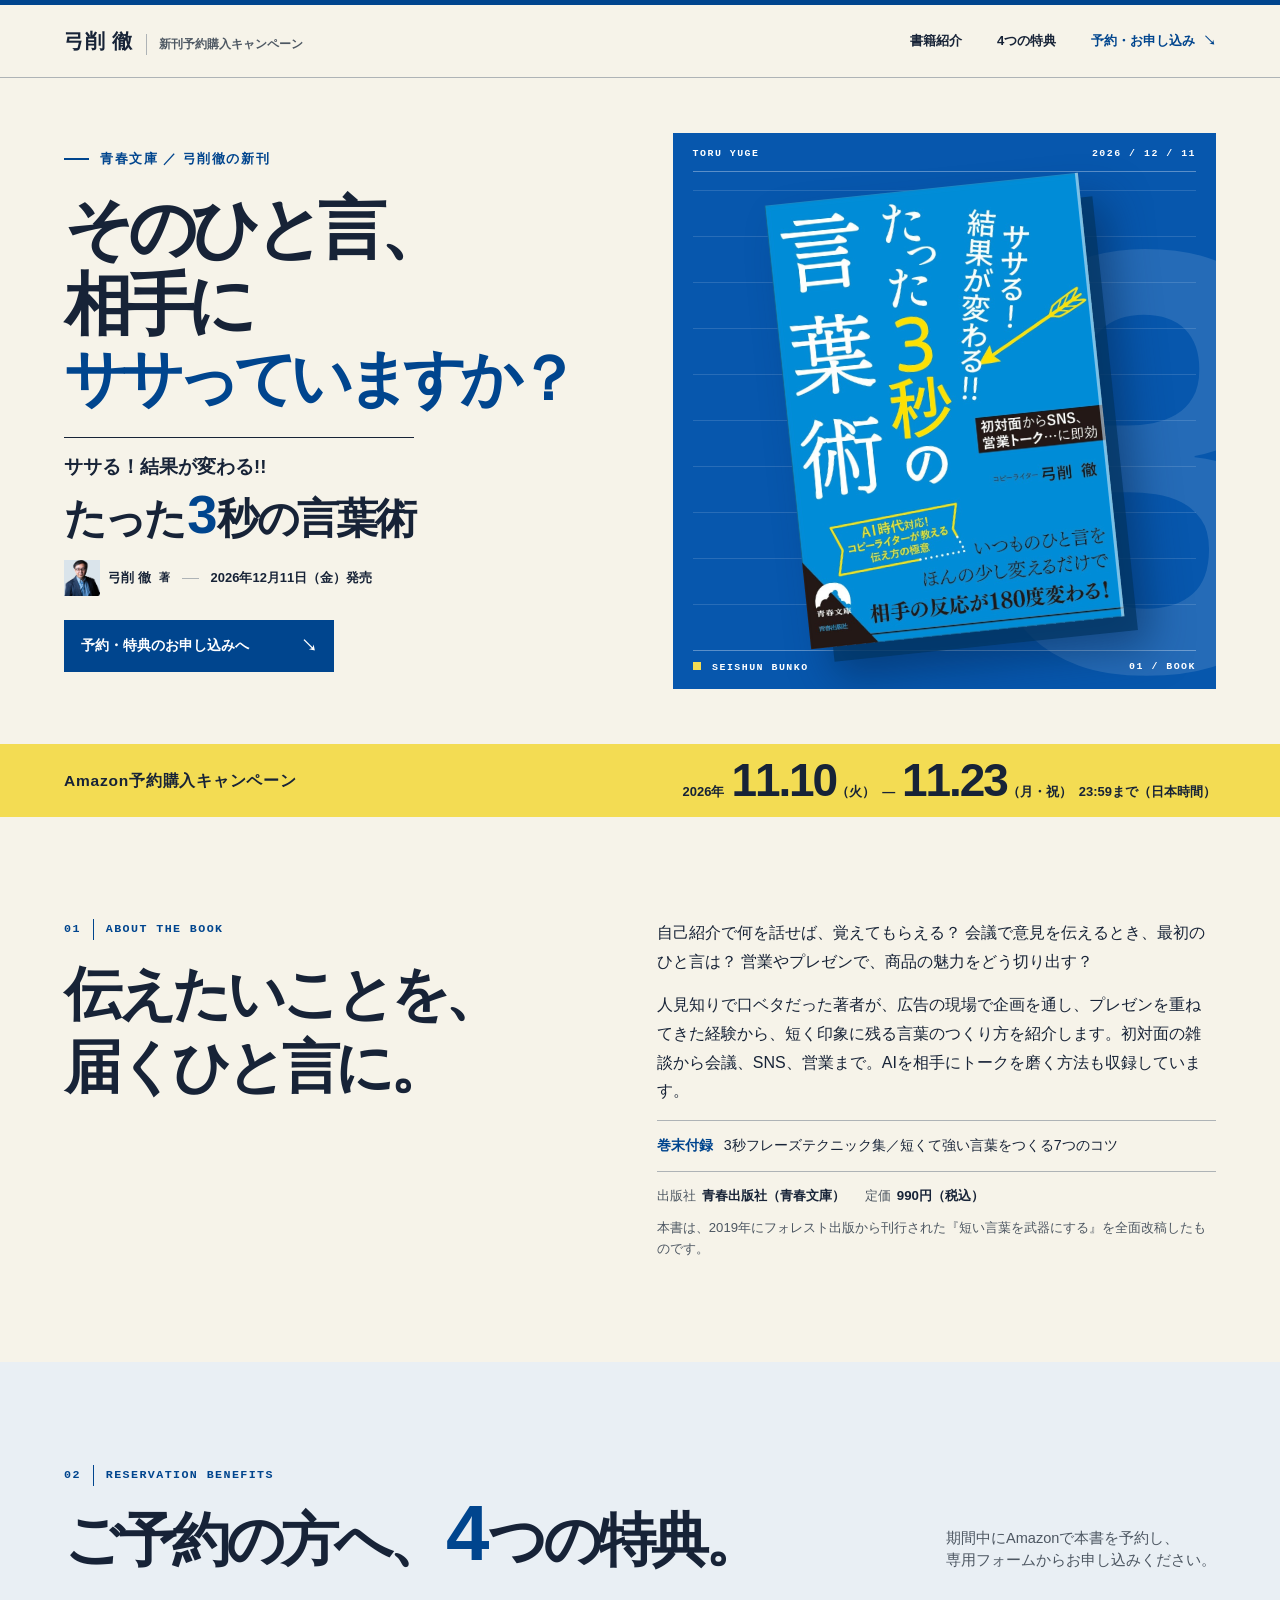
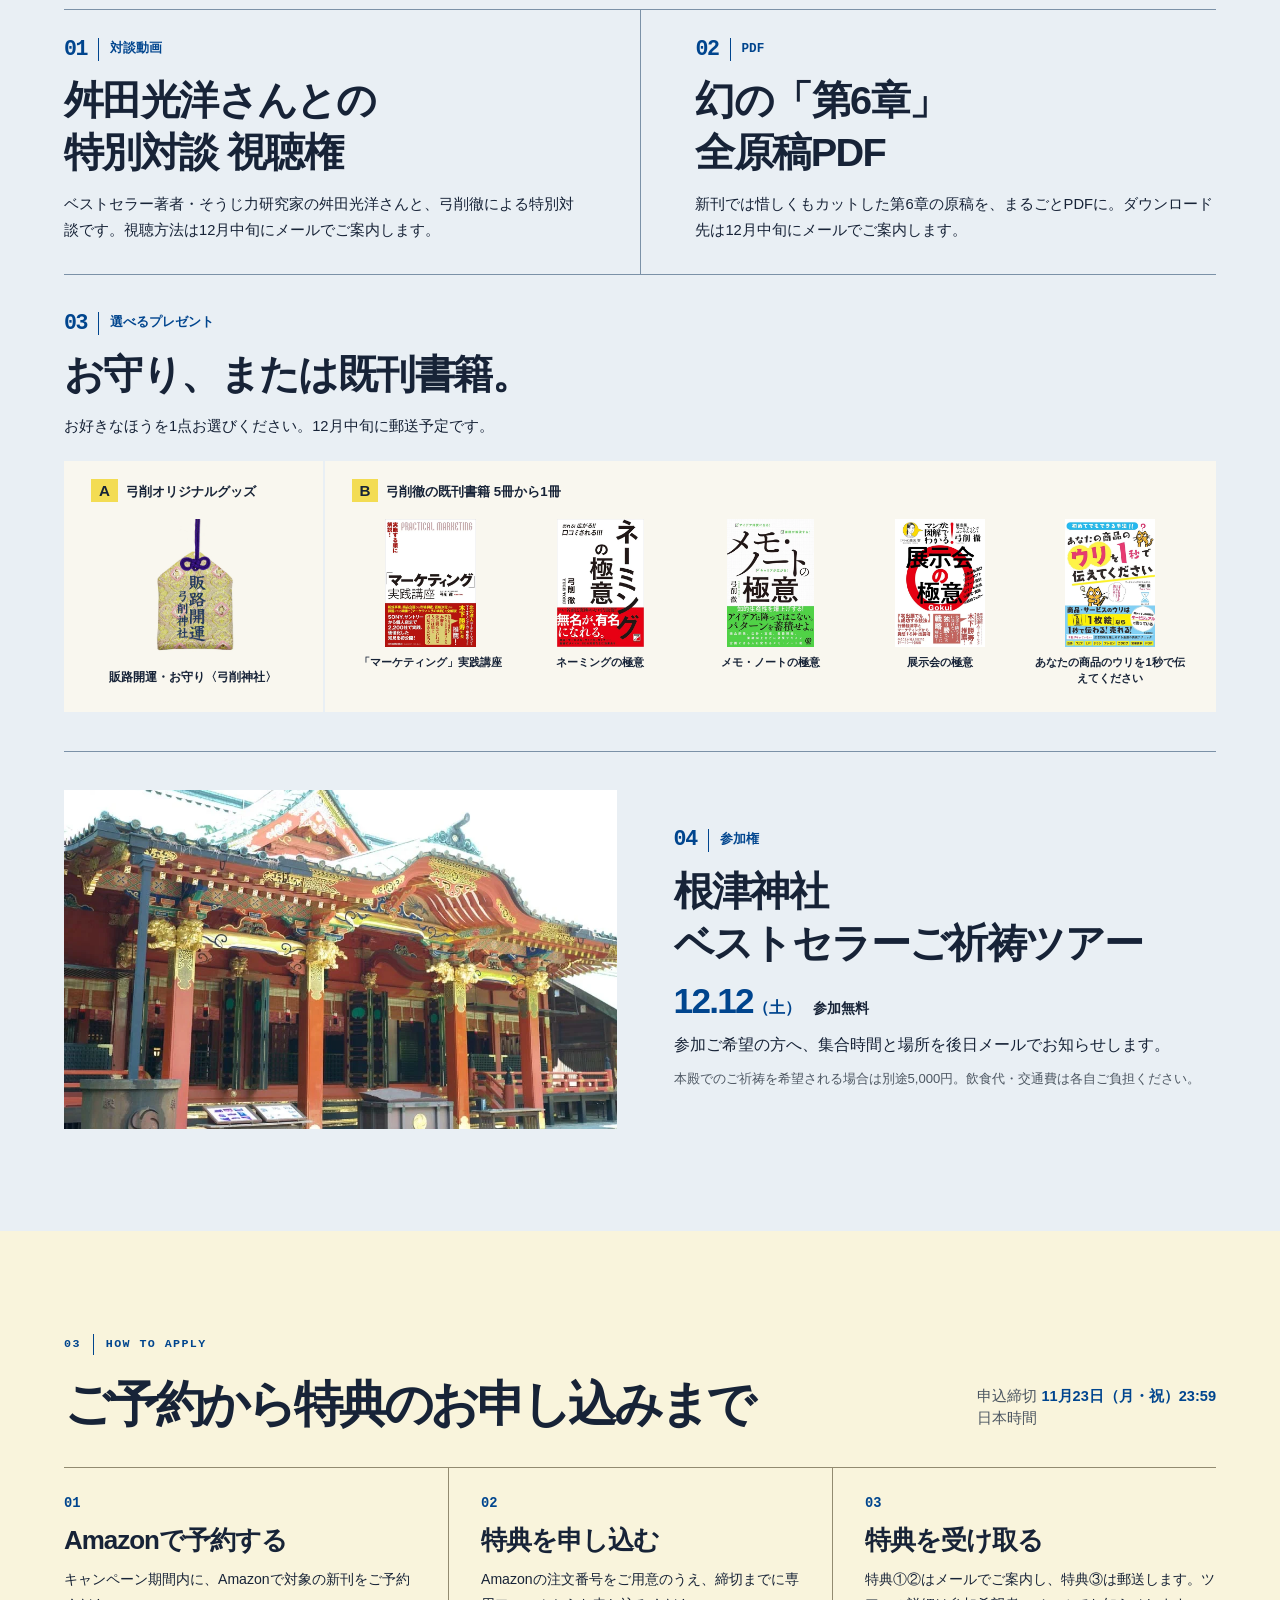
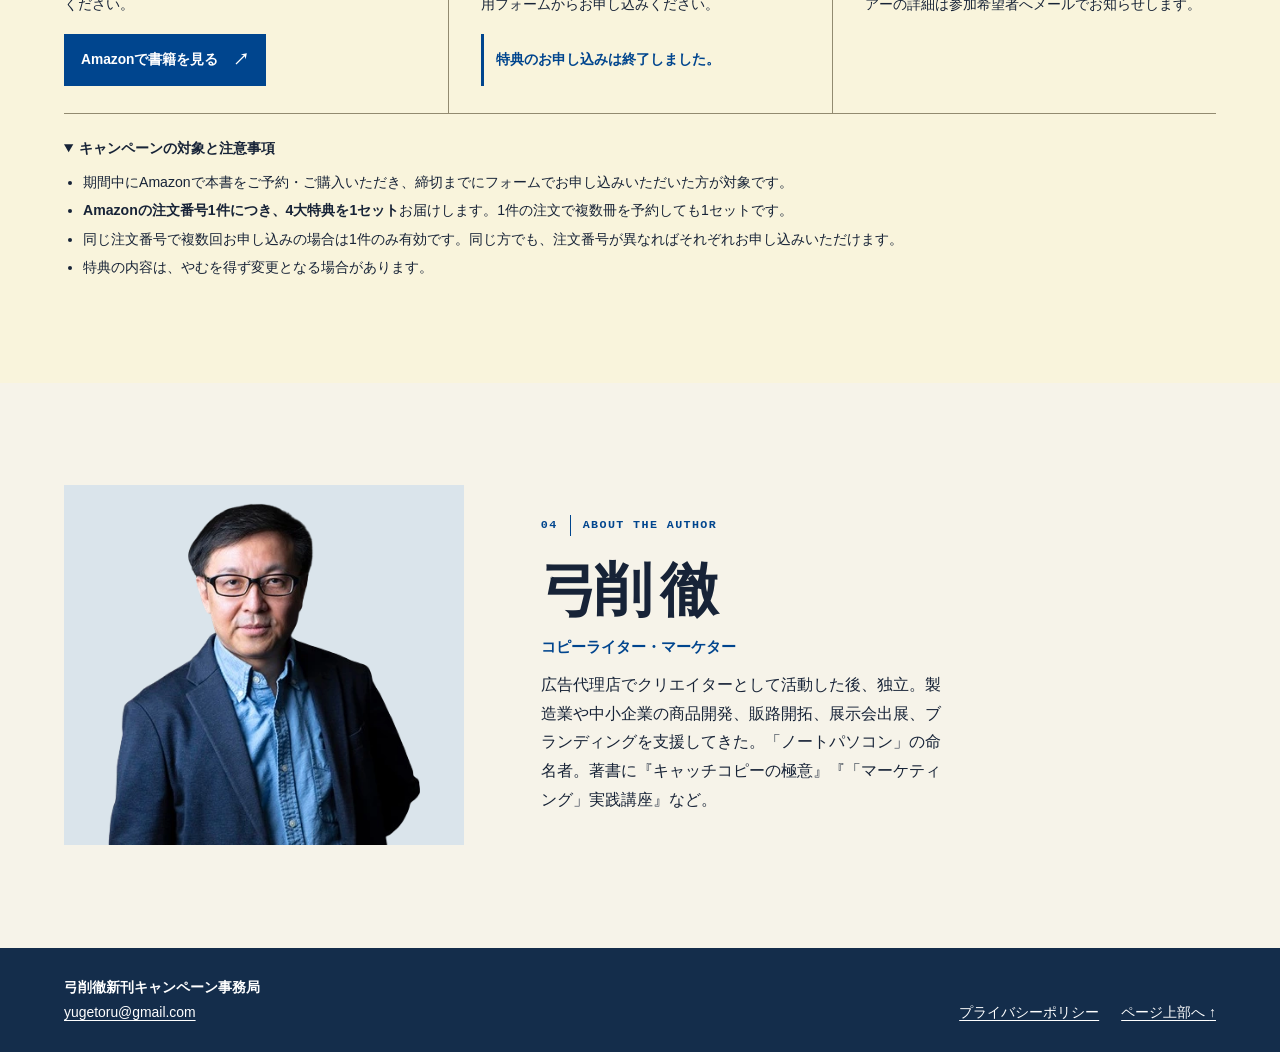
==== index.html @ 37aaa77c "Add files via upload" ====
<!doctype html>
<html lang="ja">
<head>
  <meta charset="utf-8">
  <meta name="viewport" content="width=device-width, initial-scale=1">
  <meta name="description" content="弓削徹の新刊『ササる！結果が変わる!! たった3秒の言葉術』。2026年11月10日から11月23日23:59まで、Amazon予約購入キャンペーンを開催。">
  <meta name="theme-color" content="#f6f3e9">
  <meta property="og:type" content="website">
  <meta property="og:locale" content="ja_JP">
  <meta property="og:title" content="たった3秒の言葉術｜弓削徹 新刊予約購入キャンペーン">
  <meta property="og:description" content="そのひと言、相手にササっていますか？ コピーライター・弓削徹の新刊。Amazon予約購入キャンペーンは11月10日から。">
  <meta property="og:url" content="https://booksinfo.github.io/yuge/">
  <meta property="og:image" content="https://booksinfo.github.io/yuge/assets/share.jpg">
  <meta name="twitter:card" content="summary_large_image">
  <title>たった3秒の言葉術｜弓削徹 新刊予約購入キャンペーン</title>
  <link rel="stylesheet" href="style.css">
  <script src="campaign.js" defer></script>
</head>
<body id="top">
  <a class="skip" href="#main">本文へ</a>
  <header class="masthead">
    <div class="wrap mast-inner">
      <a class="brand" href="#top"><strong>弓削 徹</strong><span>新刊予約購入キャンペーン</span></a>
      <nav aria-label="ページ内メニュー">
        <a href="#book">書籍紹介</a>
        <a href="#benefits">4つの特典</a>
        <a class="nav-cta" href="#reserve">予約・お申し込み <span aria-hidden="true">↘</span></a>
      </nav>
    </div>
  </header>
  <main id="main">
    <section class="hero" aria-labelledby="hero-heading">
      <div class="wrap hero-grid">
        <div class="hero-copy">
          <p class="eyebrow hero-kicker"><span></span>青春文庫 ／ 弓削徹の新刊</p>
          <h1 id="hero-heading"><span>そのひと言、</span><span>相手に</span><span class="hero-accent">ササっていますか？</span></h1>
          <p class="hero-title">ササる！結果が変わる!!<br><strong>たった<span>3</span>秒の言葉術</strong></p>
          <p class="hero-meta"><span class="hero-portrait"><img src="assets/yuge.webp" alt="" width="362" height="397"></span>弓削 徹 <span>著</span><i aria-hidden="true"></i>2026年12月11日（金）発売</p>
          <a class="button button-blue hero-button" href="#reserve">予約・特典のお申し込みへ <span aria-hidden="true">↘</span></a>
        </div>
        <div class="hero-art">
          <div class="art-top mono" aria-hidden="true"><span>TORU YUGE</span><span>2026 / 12 / 11</span></div>
          <span class="art-number" aria-hidden="true">3</span>
          <figure class="hero-book">
            <img src="assets/cover.jpg" alt="『ササる！結果が変わる!! たった3秒の言葉術』の書影" width="828" height="1174" fetchpriority="high">
          </figure>
          <div class="art-bottom mono" aria-hidden="true"><span><b></b> SEISHUN BUNKO</span><span>01 / BOOK</span></div>
        </div>
      </div>
    </section>
    <div class="period">
      <div class="wrap period-inner">
        <span class="period-label"><span class="period-year-small">2026年</span>Amazon予約購入キャンペーン</span>
        <p><span class="period-year">2026年</span> <time datetime="2026-11-10"><b>11.10</b><small>（火）</small></time><span class="period-dash">―</span><time datetime="2026-11-23T23:59:00+09:00"><b>11.23</b><small>（月・祝）</small></time> <span class="period-time">23:59まで<span>（日本時間）</span></span></p>
      </div>
    </div>

    <section class="wrap section book-grid" id="book" aria-labelledby="book-heading">
      <div>
        <p class="section-label mono"><span>01</span> ABOUT THE BOOK</p>
        <h2 id="book-heading">伝えたいことを、<br>届くひと言に。</h2>
      </div>
      <div class="book-body">
        <p>自己紹介で何を話せば、覚えてもらえる？ 会議で意見を伝えるとき、最初のひと言は？ 営業やプレゼンで、商品の魅力をどう切り出す？</p>
        <p>人見知りで口ベタだった著者が、広告の現場で企画を通し、プレゼンを重ねてきた経験から、短く印象に残る言葉のつくり方を紹介します。初対面の雑談から会議、SNS、営業まで。AIを相手にトークを磨く方法も収録しています。</p>
        <p class="book-extra"><strong>巻末付録</strong> 3秒フレーズテクニック集／短くて強い言葉をつくる7つのコツ</p>
        <dl class="book-facts">
          <div><dt>出版社</dt><dd>青春出版社（青春文庫）</dd></div>
          <div><dt>定価</dt><dd>990円（税込）</dd></div>
        </dl>
        <p class="fine">本書は、2019年にフォレスト出版から刊行された『短い言葉を武器にする』を全面改稿したものです。</p>
      </div>
    </section>

    <section class="benefits" id="benefits" aria-labelledby="benefits-heading">
      <div class="wrap section">
        <p class="section-label mono"><span>02</span> RESERVATION BENEFITS</p>
        <div class="section-heading">
          <h2 id="benefits-heading">ご予約の方へ、<br class="small-only"><span class="numeral">4</span>つの特典。</h2>
          <p>期間中にAmazonで本書を予約し、<br class="wide-only">専用フォームからお申し込みください。</p>
        </div>
        <div class="benefit-pair">
          <article class="benefit-text">
            <div class="benefit-meta mono"><span>01</span><span>対談動画</span></div>
            <h3>舛田光洋さんとの<br>特別対談 視聴権</h3>
            <p>ベストセラー著者・そうじ力研究家の舛田光洋さんと、弓削徹による特別対談です。視聴方法は12月中旬にメールでご案内します。</p>
          </article>
          <article class="benefit-text">
            <div class="benefit-meta mono"><span>02</span><span>PDF</span></div>
            <h3>幻の「第6章」<br>全原稿PDF</h3>
            <p>新刊では惜しくもカットした第6章の原稿を、まるごとPDFに。ダウンロード先は12月中旬にメールでご案内します。</p>
          </article>
        </div>
        <article class="gift">
          <div class="benefit-meta mono"><span>03</span><span>選べるプレゼント</span></div>
          <h3>お守り、または既刊書籍。</h3>
          <p>お好きなほうを1点お選びください。12月中旬に郵送予定です。</p>
          <div class="gift-grid">
            <div class="gift-option charm">
              <p class="gift-label"><b>A</b> 弓削オリジナルグッズ</p>
              <img src="assets/omamori.webp" alt="金色の地に「販路開運 弓削神社」と刺繍されたお守り" width="575" height="820" loading="lazy">
              <p class="charm-name">販路開運・お守り〈弓削神社〉</p>
            </div>
            <div class="gift-option">
              <p class="gift-label"><b>B</b> 弓削徹の既刊書籍 5冊から1冊</p>
              <ul class="shelf">
                <li><img src="assets/marketing.webp" alt="" width="353" height="500" loading="lazy"><span>「マーケティング」実践講座</span></li>
                <li><img src="assets/naming.webp" alt="" width="342" height="500" loading="lazy"><span>ネーミングの極意</span></li>
                <li><img src="assets/notes.webp" alt="" width="340" height="500" loading="lazy"><span>メモ・ノートの極意</span></li>
                <li><img src="assets/exhibition.webp" alt="" width="352" height="500" loading="lazy"><span>展示会の極意</span></li>
                <li><img src="assets/selling-point.webp" alt="" width="352" height="500" loading="lazy"><span>あなたの商品のウリを1秒で伝えてください</span></li>
              </ul>
            </div>
          </div>
        </article>
        <article class="tour">
          <img class="tour-photo" src="assets/nezu.webp" alt="根津神社の社殿" width="1024" height="769" loading="lazy">
          <div class="tour-copy">
            <div class="benefit-meta mono"><span>04</span><span>参加権</span></div>
            <h3>根津神社<br>ベストセラーご祈祷ツアー</h3>
            <p class="tour-date"><time datetime="2026-12-12"><b>12.12</b>（土）</time><span>参加無料</span></p>
            <p>参加ご希望の方へ、集合時間と場所を後日メールでお知らせします。</p>
            <p class="fine">本殿でのご祈祷を希望される場合は別途5,000円。飲食代・交通費は各自ご負担ください。</p>
          </div>
        </article>
      </div>
    </section>

    <section class="reserve" id="reserve" aria-labelledby="reserve-heading">
      <div class="wrap section">
        <p class="section-label mono"><span>03</span> HOW TO APPLY</p>
        <div class="section-heading">
          <h2 id="reserve-heading">ご予約から<br class="small-only">特典のお申し込みまで</h2>
          <p>申込締切 <strong>11月23日（月・祝）23:59</strong><br>日本時間</p>
        </div>
        <ol class="steps">
          <li>
            <span class="step-count mono" aria-hidden="true">01</span>
            <h3>Amazonで予約する</h3>
            <p>キャンペーン期間内に、Amazonで対象の新刊をご予約ください。</p>
            <a class="button button-blue" href="https://www.amazon.co.jp/dp/4413299140" rel="noreferrer" id="amazon-link">Amazonで予約する <span aria-hidden="true">↗</span></a>
          </li>
          <li>
            <span class="step-count mono" aria-hidden="true">02</span>
            <h3>特典を申し込む</h3>
            <p>Amazonの注文番号をご用意のうえ、締切までに専用フォームからお申し込みください。</p>
            <a class="button button-outline" id="form-link" hidden>特典申込フォームを開く <span aria-hidden="true">↗</span></a>
            <p class="form-status" id="form-status">特典申込フォームは準備中です。</p>
          </li>
          <li>
            <span class="step-count mono" aria-hidden="true">03</span>
            <h3>特典を受け取る</h3>
            <p>特典①②はメールでご案内し、特典③は郵送します。ツアーの詳細は参加希望者へメールでお知らせします。</p>
          </li>
        </ol>
        <details class="rules" open>
          <summary>キャンペーンの対象と注意事項</summary>
          <ul>
            <li>期間中にAmazonで本書をご予約・ご購入いただき、締切までにフォームでお申し込みいただいた方が対象です。</li>
            <li><strong>Amazonの注文番号1件につき、4大特典を1セット</strong>お届けします。1件の注文で複数冊を予約しても1セットです。</li>
            <li>同じ注文番号で複数回お申し込みの場合は1件のみ有効です。同じ方でも、注文番号が異なればそれぞれお申し込みいただけます。</li>
            <li>特典の内容は、やむを得ず変更となる場合があります。</li>
          </ul>
        </details>
      </div>
    </section>

    <section class="wrap section author" id="author" aria-labelledby="author-heading">
      <div class="author-photo"><img src="assets/yuge.webp" alt="弓削徹" width="362" height="397" loading="lazy"></div>
      <div class="author-copy">
        <p class="section-label mono"><span>04</span> ABOUT THE AUTHOR</p>
        <h2 id="author-heading">弓削 徹</h2>
        <p class="author-role">コピーライター・マーケター</p>
        <p>広告代理店でクリエイターとして活動した後、独立。製造業や中小企業の商品開発、販路開拓、展示会出展、ブランディングを支援してきた。「ノートパソコン」の命名者。著書に『キャッチコピーの極意』『「マーケティング」実践講座』など。</p>
      </div>
    </section>
  </main>

  <footer class="footer">
    <div class="wrap footer-inner">
      <div><p>弓削徹新刊キャンペーン事務局</p><a href="mailto:yugetoru@gmail.com">yugetoru@gmail.com</a></div>
      <div class="footer-links"><a href="privacy.html">プライバシーポリシー</a><a href="#top">ページ上部へ <span aria-hidden="true">↑</span></a></div>
    </div>
  </footer>
</body>
</html>
---- style.css ----
:root {
  color-scheme: light;
  --paper: #f6f3e9;
  --ink: #172337;
  --muted: #4d5762;
  --blue: #00458e;
  --bright: #0757ad;
  --pale: #e9eff4;
  --yellow: #f3dc53;
  --line: #aeb3b6;
  --max: 1192px;
  --gutter: clamp(20px, 5vw, 78px);
  --sans: "Hiragino Sans", "Yu Gothic", "Meiryo", "Noto Sans CJK JP", sans-serif;
  --mono: ui-monospace, "Cascadia Mono", Consolas, monospace;
}

*, *::before, *::after { box-sizing: border-box; }
html { scroll-behavior: smooth; }
body { margin: 0; background: var(--paper); color: var(--ink); font: 16px/1.8 var(--sans); }
img { display: block; max-width: 100%; height: auto; }
p, h1, h2, h3, figure { margin: 0; }
a { color: inherit; text-underline-offset: .24em; }
a:focus-visible, summary:focus-visible { outline: 3px solid #a44800; outline-offset: 5px; }
[hidden] { display: none !important; }
section[id] { scroll-margin-top: 22px; }
.wrap { width: min(var(--max), calc(100% - 2 * var(--gutter))); margin-inline: auto; }
.mono { font-family: var(--mono); }
.skip { position: fixed; top: 8px; left: 8px; z-index: 3; padding: 8px 16px; background: white; transform: translateY(-160%); }
.skip:focus { transform: none; }
.small-only { display: none; }

.masthead { border-top: 5px solid var(--blue); border-bottom: 1px solid var(--line); }
.mast-inner { min-height: 72px; display: flex; align-items: center; justify-content: space-between; gap: 20px; }
.brand { display: inline-flex; align-items: baseline; gap: 13px; text-decoration: none; white-space: nowrap; }
.brand strong { font-size: 1.28rem; letter-spacing: .04em; font-weight: 900; }
.brand span { border-left: 1px solid var(--line); padding-left: 12px; color: var(--muted); font-size: .74rem; font-weight: 700; }
nav { display: flex; align-items: center; gap: clamp(12px, 2.7vw, 36px); font-size: .82rem; font-weight: 700; }
nav a { text-decoration: none; white-space: nowrap; }
nav a:hover { text-decoration: underline; }
.nav-cta { color: var(--blue); }
.nav-cta span { padding-left: .35em; }

.hero { padding-block: clamp(25px, 4.3vw, 59px); }
.hero-grid { display: grid; grid-template-columns: 1.12fr 1fr; align-items: stretch; }
.hero-copy { align-self: center; padding: 14px 16px 17px 0; }
.eyebrow { display: flex; align-items: center; gap: 11px; color: var(--blue); font-size: .8rem; font-weight: 800; letter-spacing: .12em; }
.hero-kicker span { width: 25px; height: 2px; background: currentColor; }
.hero h1 { margin: 21px 0 24px; font-size: clamp(33px, 5.28vw, 78px); font-weight: 900; letter-spacing: -.095em; line-height: 1.13; }
.hero h1 span { display: block; }
.hero h1 .hero-accent { color: var(--blue); white-space: nowrap; font-size: .91em; }
.hero-title { display: inline-block; padding-top: 15px; border-top: 1px solid var(--ink); font-size: clamp(.9rem, 1.45vw, 1.25rem); font-weight: 800; line-height: 1.46; }
.hero-title strong { font-size: clamp(24px, 3.32vw, 46px); line-height: 1.3; letter-spacing: -.066em; font-weight: 900; }
.hero-title strong span { color: var(--blue); font-family: Arial, sans-serif; font-size: 1.28em; padding-inline: .05em; }
.hero-meta { margin-top: 9px; display: flex; align-items: center; gap: 8px; flex-wrap: wrap; font-size: .81rem; font-weight: 700; }
.hero-meta span { font-size: .67rem; }
.hero-portrait { display: block; width: 36px; height: 36px; overflow: hidden; background: #dae4eb; }
.hero-portrait img { width: 100%; }
.hero-meta i { width: 17px; height: 1px; background: var(--line); margin-inline: 4px; }
.button { display: inline-flex; justify-content: space-between; align-items: center; gap: 15px; min-height: 52px; padding: 10px 16px; border: 1px solid var(--blue); text-decoration: none; font-size: .86rem; font-weight: 800; line-height: 1.4; }
.button span { flex: 0 0 auto; font-size: 1.15em; }
.button-blue { color: #fff; background: var(--blue); }
.button-blue:hover { background: #062b55; border-color: #062b55; }
.button-outline { color: var(--blue); background: transparent; }
.button-outline:hover { background: var(--pale); }
.hero-button { margin-top: 24px; min-width: min(270px, 100%); }

.hero-art {
  min-height: clamp(390px, 42.5vw, 574px);
  position: relative; isolation: isolate; overflow: hidden;
  display: grid; place-items: center; background: var(--bright); color: #fff;
}
.hero-art::before {
  content: ""; position: absolute; inset: 38px 20px; z-index: -1;
  border-block: 1px solid #fff5;
  background: repeating-linear-gradient(0deg, transparent 0 45px, #fff2 45px 46px);
}
.art-top, .art-bottom {
  position: absolute; inset-inline: 20px; display: flex; justify-content: space-between;
  font-size: .62rem; font-weight: 600; letter-spacing: .15em; line-height: 1;
}
.art-top { top: 16px; }
.art-bottom { bottom: 16px; }
.art-bottom b { display: inline-block; width: 8px; height: 8px; margin-right: 4px; background: var(--yellow); }
.art-number {
  position: absolute; z-index: -1; right: -5%; bottom: -13%;
  color: #ffffff1f; font: 900 clamp(300px, 47vw, 680px)/1 Arial, sans-serif; letter-spacing: -.12em;
}
.hero-book {
  position: relative; width: clamp(185px, 24.6vw, 343px); transform: rotate(-6deg);
  box-shadow: 17px 20px 0 -5px #023563b3, 23px 30px 42px #03275185;
}
.hero-book img { width: 100%; }
.hero-book::after { content: ""; position: absolute; inset: 0 0 0 auto; width: 3px; background: #cce8fa95; }

.period { background: var(--yellow); }
.period-inner { display: flex; align-items: center; justify-content: space-between; gap: 17px 32px; padding-block: 10px; }
.period-label { font-size: clamp(.76rem, 1.28vw, .97rem); font-weight: 900; letter-spacing: .05em; }
.period-year-small { display: none; }
.period p { display: flex; flex-wrap: wrap; align-items: baseline; gap: 0 7px; font-size: .81rem; font-weight: 750; }
.period p time { white-space: nowrap; }
.period b { font: 800 clamp(27px, 3.65vw, 46px)/1.15 Arial, sans-serif; letter-spacing: -.045em; }
.period small { font-size: .84rem; }
.period-time { white-space: nowrap; }
.period-time > span { font-weight: 600; }

.section { padding-block: clamp(58px, 8vw, 107px); }
.section-label { display: flex; align-items: center; gap: 12px; margin-bottom: 18px; color: var(--blue); font-size: .73rem; font-weight: 750; letter-spacing: .12em; }
.section-label span { display: inline-block; border-right: 1px solid currentColor; padding-right: 12px; }
h2 { font-size: clamp(30px, 4.55vw, 66px); font-weight: 900; line-height: 1.24; letter-spacing: -.075em; }
h3 { font-size: clamp(23px, 3.1vw, 40px); font-weight: 850; line-height: 1.32; letter-spacing: -.04em; }
.fine { color: var(--muted); font-size: .82rem; line-height: 1.65; }
.book-grid { display: grid; grid-template-columns: .9fr 1fr; gap: clamp(27px, 7vw, 108px); }
.book-body { align-self: end; }
.book-body > p + p { margin-top: 14px; }
.book-extra { padding: 12px 0; border-block: 1px solid var(--line); font-size: .89rem; }
.book-extra strong { display: inline-block; color: var(--blue); margin-right: 7px; }
.book-facts { display: flex; flex-wrap: wrap; gap: 4px 20px; margin: 12px 0 9px; font-size: .83rem; }
.book-facts div { display: flex; gap: 6px; }
.book-facts dt { color: var(--muted); }
.book-facts dd { margin: 0; font-weight: 750; }

.benefits { background: var(--pale); }
.section-heading { display: flex; align-items: flex-end; justify-content: space-between; gap: 15px 26px; margin-bottom: 33px; }
.section-heading > p { margin-bottom: 4px; color: var(--muted); font-size: .91rem; line-height: 1.55; }
.numeral { color: var(--blue); font: 900 1.34em/.75 Arial, sans-serif; padding-inline: .045em; }
.benefit-pair { display: grid; grid-template-columns: 1fr 1fr; border-block: 1px solid #7b91a7; }
.benefit-text { padding: 28px clamp(20px, 4.25vw, 56px) 31px 0; }
.benefit-text + .benefit-text { padding-right: 0; padding-left: clamp(20px, 4.25vw, 56px); border-left: 1px solid #7b91a7; }
.benefit-meta { display: flex; gap: 11px; align-items: center; margin-bottom: 13px; color: var(--blue); font-size: .79rem; font-weight: 800; }
.benefit-meta span:first-child { font-size: 1.35rem; line-height: 1; letter-spacing: -.065em; }
.benefit-meta span + span { border-left: 1px solid currentColor; padding-left: 11px; }
.benefit-text h3 + p, .gift h3 + p, .tour-copy h3 + p { margin-top: 12px; }
.benefit-text > p, .gift > p { font-size: .92rem; }

.gift { padding-block: 37px 39px; border-bottom: 1px solid #7b91a7; }
.gift-grid { margin-top: 22px; display: grid; grid-template-columns: minmax(180px, .87fr) minmax(0, 3fr); gap: 2px; }
.gift-option { background: #f9f7ef; padding: 19px clamp(13px, 2.4vw, 27px) 23px; }
.gift-label { margin-bottom: 15px; font-size: .83rem; font-weight: 850; }
.gift-label b { background: var(--yellow); padding: 3px 8px; margin-right: 4px; font: 850 .95rem/1.4 Arial, sans-serif; }
.charm img { margin: 0 auto; height: 139px; width: auto; mix-blend-mode: multiply; }
.charm-name { margin-top: 9px; text-align: center; font-size: .75rem; font-weight: 700; }
.shelf { display: grid; grid-template-columns: repeat(5, minmax(0, 1fr)); align-items: start; gap: 15px 12px; list-style: none; padding: 0; margin: 0; }
.shelf li { display: grid; justify-items: center; gap: 8px; text-align: center; font-size: .7rem; font-weight: 700; line-height: 1.4; }
.shelf img { height: clamp(65px, 10vw, 146px); width: auto; object-fit: contain; }
.tour { display: grid; grid-template-columns: 1.02fr 1fr; align-items: center; gap: clamp(21px, 4.4vw, 62px); padding-top: 38px; }
.tour-photo { width: 100%; aspect-ratio: 1.63; object-fit: cover; object-position: center 56%; }
.tour-date { display: flex; align-items: baseline; flex-wrap: wrap; gap: 0 12px; color: var(--blue); font-weight: 800; }
.tour-date b { font: 850 2.2rem/1.13 Arial, sans-serif; letter-spacing: -.05em; }
.tour-date span { color: var(--ink); font-size: .87rem; }
.tour-copy p { margin-top: 8px; }

.reserve { background: #f9f4dc; }
.reserve .section-heading h2 { font-size: clamp(30px, 3.85vw, 54px); }
.reserve .section-heading strong { color: var(--blue); }
.steps { display: grid; grid-template-columns: repeat(3, minmax(0, 1fr)); list-style: none; padding: 0; margin: 0; border-block: 1px solid #928a70; }
.steps li { display: flex; flex-direction: column; align-items: flex-start; padding: 24px clamp(14px, 2.8vw, 32px) 27px 0; }
.steps li + li { padding-left: clamp(14px, 2.8vw, 32px); border-left: 1px solid #928a70; }
.steps li:last-child { padding-right: 0; }
.step-count { color: var(--blue); font-size: .86rem; font-weight: 800; }
.steps h3 { margin-top: 6px; font-size: clamp(18px, 2.1vw, 26px); }
.steps p { font-size: .88rem; margin: 10px 0 16px; }
.steps .button { margin-top: auto; }
.steps .form-status { margin: auto 0 0; min-height: 52px; display: flex; align-items: center; border-left: 3px solid var(--blue); padding: 6px 0 6px 12px; color: var(--blue); font-weight: 750; }
.rules { margin-top: 22px; font-size: .88rem; }
.rules summary { width: fit-content; cursor: pointer; font-weight: 850; }
.rules ul { padding-left: 1.35em; margin: 9px 0 0; }
.rules li + li { margin-top: 3px; }

.author { display: grid; grid-template-columns: minmax(0, .8fr) minmax(0, 1.35fr); align-items: center; gap: clamp(25px, 6vw, 82px); }
.author-photo { min-height: 240px; display: grid; align-items: end; justify-items: center; background: #dae4eb; overflow: hidden; }
.author-photo img { width: min(78%, 325px); margin-top: 18px; }
.author-role { color: var(--blue); margin: 7px 0 11px; font-size: .91rem; font-weight: 800; }
.author-copy > p:last-child { max-width: 45ch; }

.footer { color: #fff; background: #142d4b; font-size: .87rem; }
.footer-inner { display: flex; justify-content: space-between; align-items: end; flex-wrap: wrap; gap: 16px 30px; padding-block: 27px; }
.footer-inner p { font-weight: 800; }
.footer-links { display: flex; flex-wrap: wrap; gap: 10px 22px; }
.footer a:hover { color: var(--yellow); }
.footer a:focus-visible { outline-color: var(--yellow); }

.policy { max-width: 770px; padding-block: 48px 75px; }
.policy h1 { font-size: clamp(28px, 5.2vw, 52px); letter-spacing: -.05em; line-height: 1.3; margin-top: 16px; }
.policy h2 { font-size: clamp(18px, 3vw, 24px); margin: 28px 0 7px; letter-spacing: 0; }
.policy p { margin-top: 9px; }
.policy-back, .policy a { color: var(--blue); }
.policy ul { padding-left: 1.5em; }
.policy-contact { display: grid; grid-template-columns: max-content 1fr; gap: 6px 18px; margin-block: 10px; }
.policy-contact dt { font-weight: 800; }
.policy-contact dd { margin: 0; overflow-wrap: anywhere; }

@media (max-width: 800px) {
  .hero h1 { font-size: clamp(32px, 5.75vw, 52px); }
  .hero-art { min-height: 365px; }
  .hero-book { width: clamp(170px, 27vw, 240px); }
  .brand { gap: 8px; }
  .brand span { padding-left: 8px; }
  .period-inner { flex-wrap: wrap; gap: 0 17px; }
  .section-heading { align-items: start; flex-direction: column; }
  .wide-only { display: none; }
  .gift-grid { grid-template-columns: minmax(145px, .88fr) minmax(0, 3fr); }
}

@media (max-width: 600px) {
  body { font-size: 15px; }
  .mast-inner { min-height: 62px; gap: 7px; }
  .brand { flex-direction: column; align-items: flex-start; gap: 0; line-height: 1.3; }
  .brand strong { font-size: 1rem; }
  .brand span { padding: 0; border: 0; font-size: .6rem; }
  nav a:not(.nav-cta) { display: none; }
  nav { font-size: .69rem; }
  .hero { padding-block: 18px 24px; }
  .hero-grid { grid-template-columns: 1fr; gap: 20px; }
  .hero-copy { padding: 6px 0 0; }
  .hero h1 { margin-block: 12px 14px; font-size: clamp(37px, 9.35vw, 57px); line-height: 1.1; }
  .hero h1 span:first-child, .hero h1 span:nth-child(2) { display: inline; }
  .hero h1 span:nth-child(2) { font-size: .72em; padding-left: .08em; }
  .hero h1 .hero-accent { font-size: 1em; }
  .hero-title { padding-top: 8px; }
  .hero-title strong { font-size: clamp(25px, 7.1vw, 36px); }
  .hero-meta { margin-top: 4px; font-size: .72rem; }
  .hero-button { margin-top: 13px; min-height: 45px; }
  .hero-art { min-height: clamp(277px, 77vw, 420px); }
  .hero-book { width: clamp(145px, 43vw, 230px); }
  .hero-art::before { inset: 31px 13px; }
  .art-top, .art-bottom { inset-inline: 13px; font-size: .53rem; }
  .art-top { top: 13px; }
  .art-bottom { bottom: 13px; }
  .period-inner { padding-block: 9px; }
  .period p { font-size: .68rem; gap: 0 4px; }
  .period small { font-size: .7rem; }
  .period-time > span { display: none; }
  .section-label { margin-bottom: 11px; }
  .book-grid, .benefit-pair, .gift-grid, .tour, .author, .steps { grid-template-columns: 1fr; }
  .book-grid, .author { gap: 18px; }
  .section-heading { gap: 10px; margin-bottom: 20px; }
  .section-heading > p { margin: 0; }
  .small-only { display: initial; }
  .benefit-text, .benefit-text + .benefit-text { padding: 20px 0 23px; border-left: 0; }
  .benefit-text + .benefit-text { border-top: 1px solid #7b91a7; }
  .gift, .tour { padding-top: 25px; }
  .gift { padding-bottom: 25px; }
  .gift-grid { gap: 5px; }
  .charm img { height: 138px; }
  .shelf { grid-template-columns: repeat(3, minmax(0, 1fr)); }
  .shelf img { height: clamp(75px, 23vw, 120px); }
  .tour { gap: 15px; }
  .steps li, .steps li + li { padding: 17px 0; border-left: 0; }
  .steps li + li { border-top: 1px solid #928a70; }
  .steps p { margin-bottom: 11px; }
  .steps li:last-child p { margin-bottom: 0; }
  .steps .form-status { min-height: 37px; }
  .author-photo { min-height: auto; }
  .author-photo img { width: min(63%, 235px); }
}

@media (max-width: 360px) {
  .hero h1 { font-size: clamp(30px, 10.65vw, 38px); }
  .hero-meta { gap: 5px; }
  .hero-meta i { display: none; }
  .period-year { display: none; }
  .period-year-small { display: inline; margin-right: 6px; }
  .period p { gap: 0 3px; }
  .period b { font-size: 25px; }
  .period small { font-size: .65rem; }
  .period-time { font-size: .62rem; }
}

@media (prefers-reduced-motion: reduce) {
  html { scroll-behavior: auto; }
}
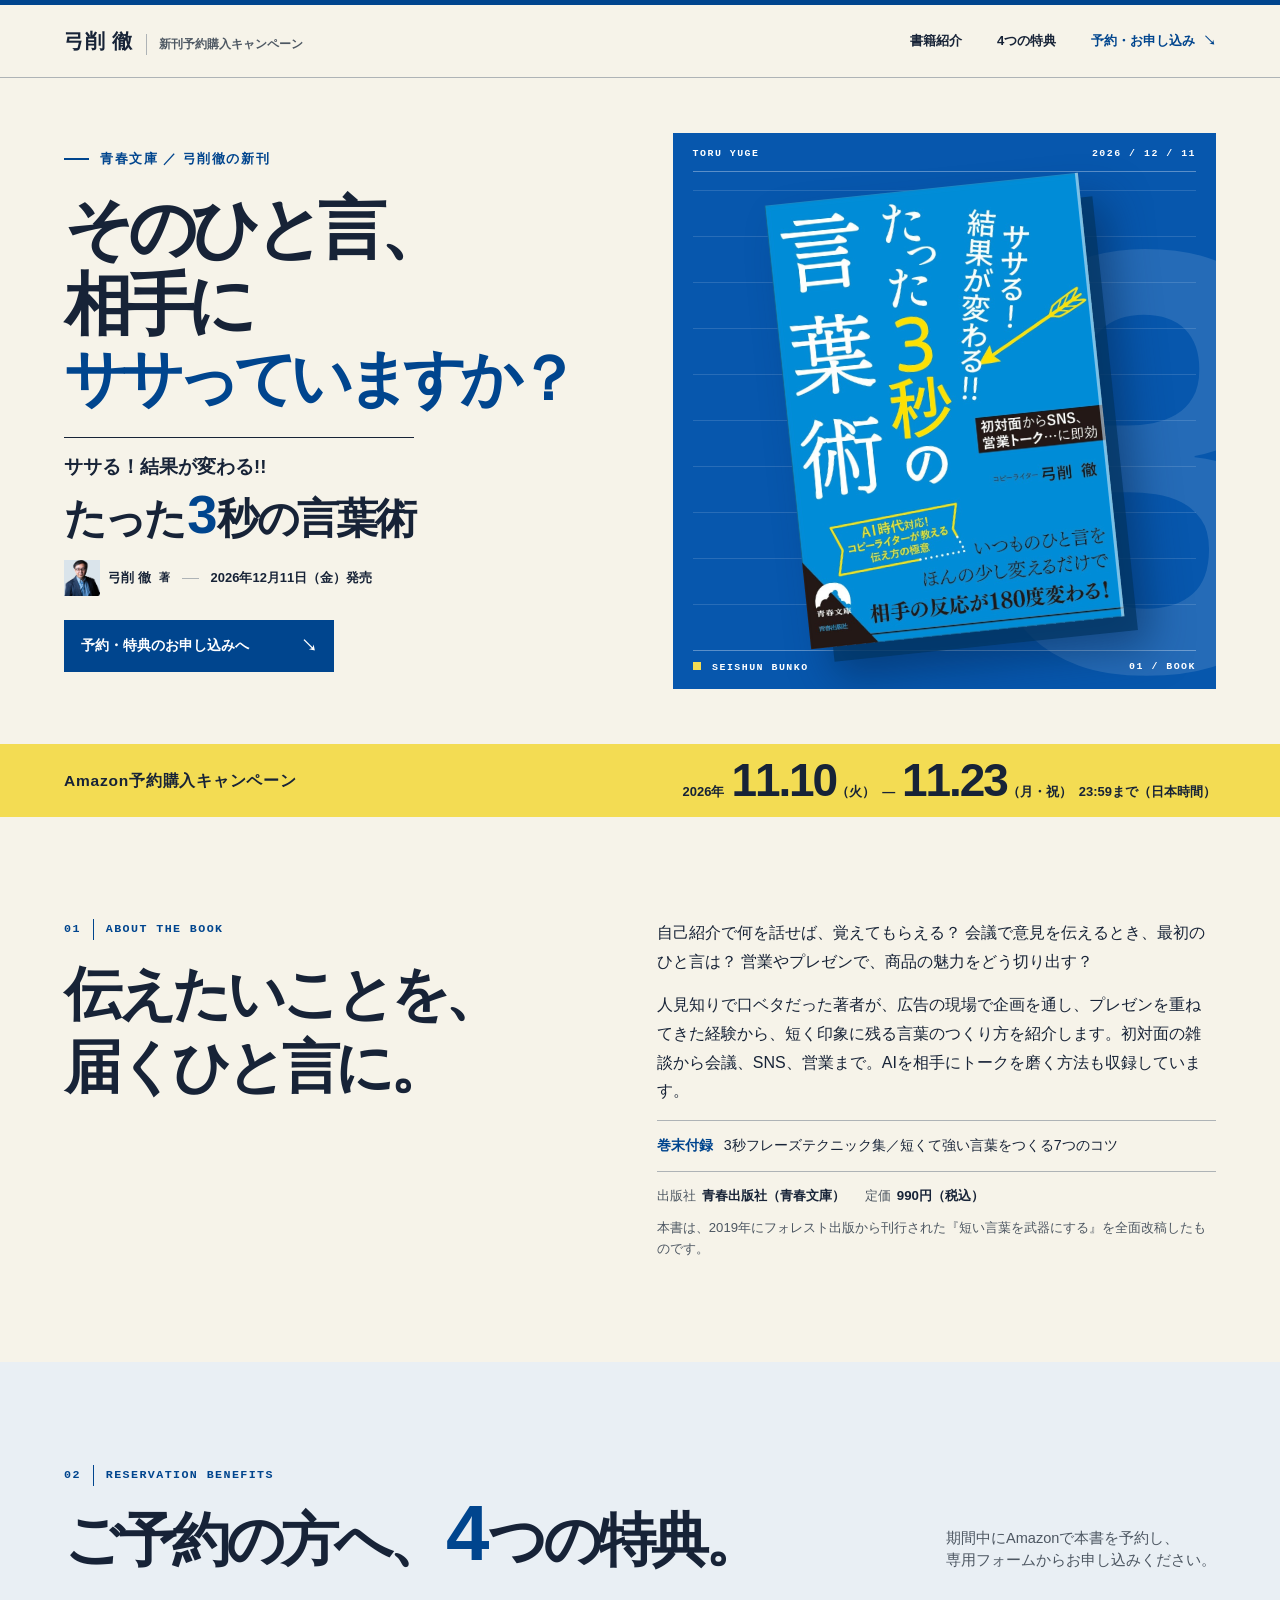
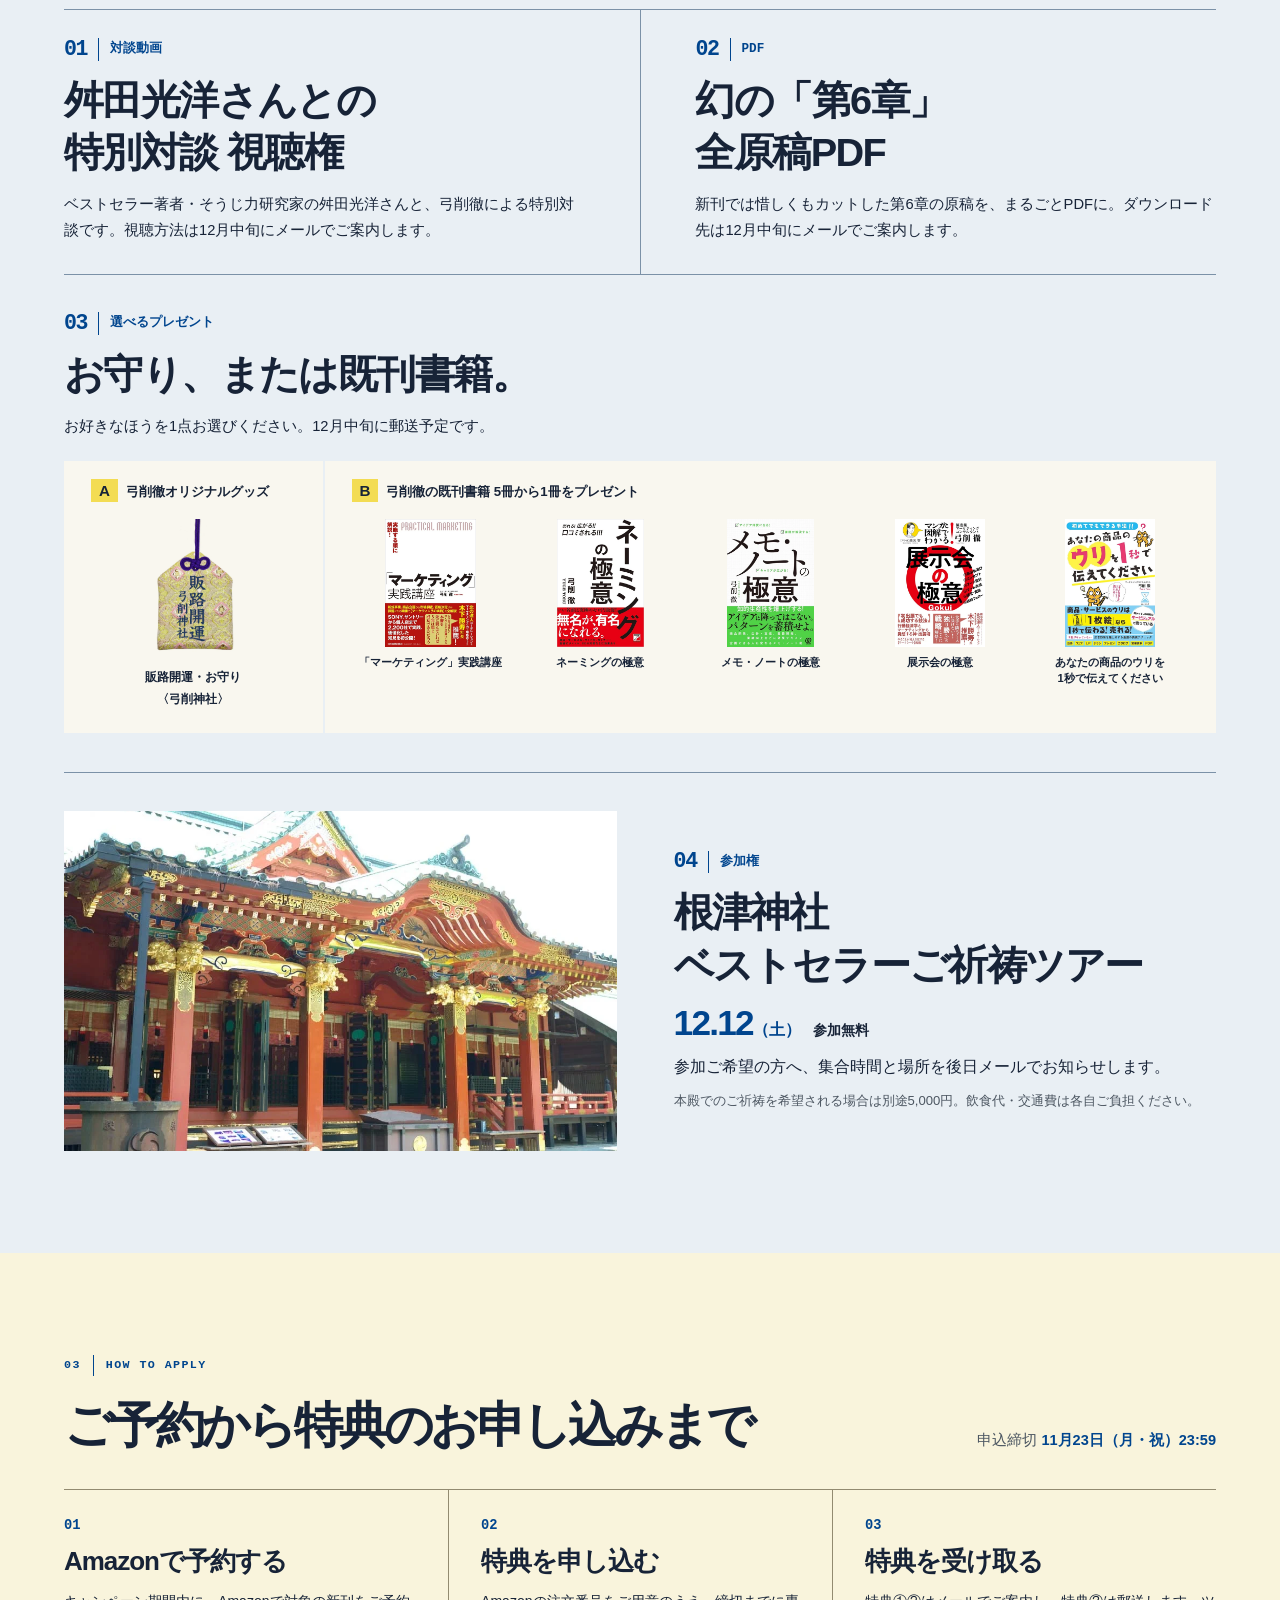
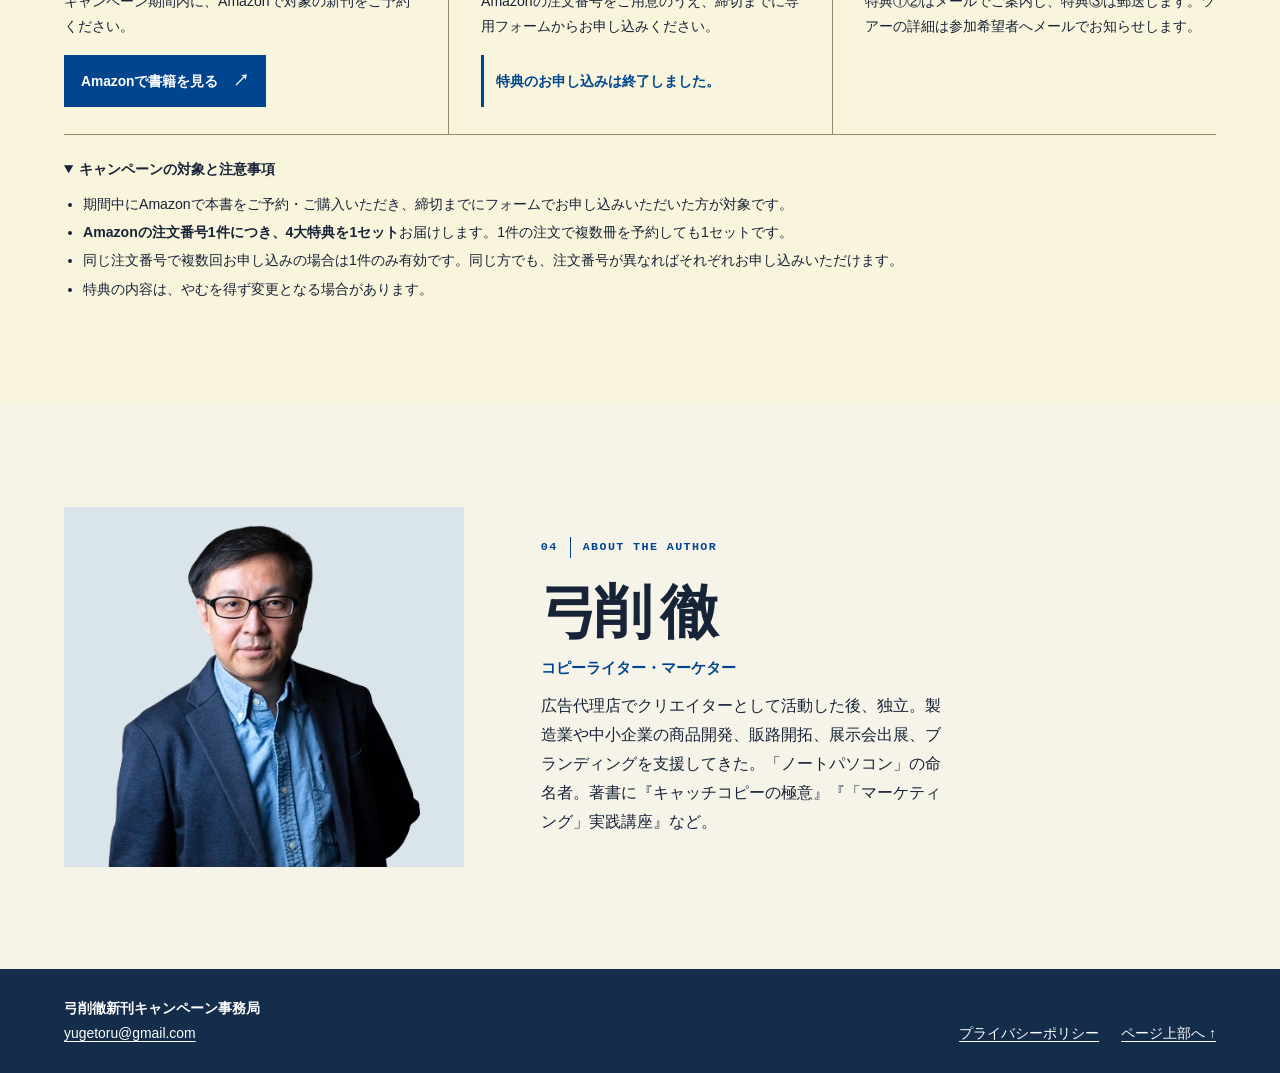
==== commit 3667cc30: "Add files via upload" ====
--- a/index.html
+++ b/index.html
@@ -1,186 +1,188 @@
-<!doctype html>
-<html lang="ja">
-<head>
-  <meta charset="utf-8">
-  <meta name="viewport" content="width=device-width, initial-scale=1">
-  <meta name="description" content="弓削徹の新刊『ササる！結果が変わる!! たった3秒の言葉術』。2026年11月10日から11月23日23:59まで、Amazon予約購入キャンペーンを開催。">
-  <meta name="theme-color" content="#f6f3e9">
-  <meta property="og:type" content="website">
-  <meta property="og:locale" content="ja_JP">
-  <meta property="og:title" content="たった3秒の言葉術｜弓削徹 新刊予約購入キャンペーン">
-  <meta property="og:description" content="そのひと言、相手にササっていますか？ コピーライター・弓削徹の新刊。Amazon予約購入キャンペーンは11月10日から。">
-  <meta property="og:url" content="https://booksinfo.github.io/yuge/">
-  <meta property="og:image" content="https://booksinfo.github.io/yuge/assets/share.jpg">
-  <meta name="twitter:card" content="summary_large_image">
-  <title>たった3秒の言葉術｜弓削徹 新刊予約購入キャンペーン</title>
-  <link rel="stylesheet" href="style.css">
-  <script src="campaign.js" defer></script>
-</head>
-<body id="top">
-  <a class="skip" href="#main">本文へ</a>
-  <header class="masthead">
-    <div class="wrap mast-inner">
-      <a class="brand" href="#top"><strong>弓削 徹</strong><span>新刊予約購入キャンペーン</span></a>
-      <nav aria-label="ページ内メニュー">
-        <a href="#book">書籍紹介</a>
-        <a href="#benefits">4つの特典</a>
-        <a class="nav-cta" href="#reserve">予約・お申し込み <span aria-hidden="true">↘</span></a>
-      </nav>
-    </div>
-  </header>
-  <main id="main">
-    <section class="hero" aria-labelledby="hero-heading">
-      <div class="wrap hero-grid">
-        <div class="hero-copy">
-          <p class="eyebrow hero-kicker"><span></span>青春文庫 ／ 弓削徹の新刊</p>
-          <h1 id="hero-heading"><span>そのひと言、</span><span>相手に</span><span class="hero-accent">ササっていますか？</span></h1>
-          <p class="hero-title">ササる！結果が変わる!!<br><strong>たった<span>3</span>秒の言葉術</strong></p>
-          <p class="hero-meta"><span class="hero-portrait"><img src="assets/yuge.webp" alt="" width="362" height="397"></span>弓削 徹 <span>著</span><i aria-hidden="true"></i>2026年12月11日（金）発売</p>
-          <a class="button button-blue hero-button" href="#reserve">予約・特典のお申し込みへ <span aria-hidden="true">↘</span></a>
-        </div>
-        <div class="hero-art">
-          <div class="art-top mono" aria-hidden="true"><span>TORU YUGE</span><span>2026 / 12 / 11</span></div>
-          <span class="art-number" aria-hidden="true">3</span>
-          <figure class="hero-book">
-            <img src="assets/cover.jpg" alt="『ササる！結果が変わる!! たった3秒の言葉術』の書影" width="828" height="1174" fetchpriority="high">
-          </figure>
-          <div class="art-bottom mono" aria-hidden="true"><span><b></b> SEISHUN BUNKO</span><span>01 / BOOK</span></div>
-        </div>
-      </div>
-    </section>
-    <div class="period">
-      <div class="wrap period-inner">
-        <span class="period-label"><span class="period-year-small">2026年</span>Amazon予約購入キャンペーン</span>
-        <p><span class="period-year">2026年</span> <time datetime="2026-11-10"><b>11.10</b><small>（火）</small></time><span class="period-dash">―</span><time datetime="2026-11-23T23:59:00+09:00"><b>11.23</b><small>（月・祝）</small></time> <span class="period-time">23:59まで<span>（日本時間）</span></span></p>
-      </div>
-    </div>
-
-    <section class="wrap section book-grid" id="book" aria-labelledby="book-heading">
-      <div>
-        <p class="section-label mono"><span>01</span> ABOUT THE BOOK</p>
-        <h2 id="book-heading">伝えたいことを、<br>届くひと言に。</h2>
-      </div>
-      <div class="book-body">
-        <p>自己紹介で何を話せば、覚えてもらえる？ 会議で意見を伝えるとき、最初のひと言は？ 営業やプレゼンで、商品の魅力をどう切り出す？</p>
-        <p>人見知りで口ベタだった著者が、広告の現場で企画を通し、プレゼンを重ねてきた経験から、短く印象に残る言葉のつくり方を紹介します。初対面の雑談から会議、SNS、営業まで。AIを相手にトークを磨く方法も収録しています。</p>
-        <p class="book-extra"><strong>巻末付録</strong> 3秒フレーズテクニック集／短くて強い言葉をつくる7つのコツ</p>
-        <dl class="book-facts">
-          <div><dt>出版社</dt><dd>青春出版社（青春文庫）</dd></div>
-          <div><dt>定価</dt><dd>990円（税込）</dd></div>
-        </dl>
-        <p class="fine">本書は、2019年にフォレスト出版から刊行された『短い言葉を武器にする』を全面改稿したものです。</p>
-      </div>
-    </section>
-
-    <section class="benefits" id="benefits" aria-labelledby="benefits-heading">
-      <div class="wrap section">
-        <p class="section-label mono"><span>02</span> RESERVATION BENEFITS</p>
-        <div class="section-heading">
-          <h2 id="benefits-heading">ご予約の方へ、<br class="small-only"><span class="numeral">4</span>つの特典。</h2>
-          <p>期間中にAmazonで本書を予約し、<br class="wide-only">専用フォームからお申し込みください。</p>
-        </div>
-        <div class="benefit-pair">
-          <article class="benefit-text">
-            <div class="benefit-meta mono"><span>01</span><span>対談動画</span></div>
-            <h3>舛田光洋さんとの<br>特別対談 視聴権</h3>
-            <p>ベストセラー著者・そうじ力研究家の舛田光洋さんと、弓削徹による特別対談です。視聴方法は12月中旬にメールでご案内します。</p>
-          </article>
-          <article class="benefit-text">
-            <div class="benefit-meta mono"><span>02</span><span>PDF</span></div>
-            <h3>幻の「第6章」<br>全原稿PDF</h3>
-            <p>新刊では惜しくもカットした第6章の原稿を、まるごとPDFに。ダウンロード先は12月中旬にメールでご案内します。</p>
-          </article>
-        </div>
-        <article class="gift">
-          <div class="benefit-meta mono"><span>03</span><span>選べるプレゼント</span></div>
-          <h3>お守り、または既刊書籍。</h3>
-          <p>お好きなほうを1点お選びください。12月中旬に郵送予定です。</p>
-          <div class="gift-grid">
-            <div class="gift-option charm">
-              <p class="gift-label"><b>A</b> 弓削オリジナルグッズ</p>
-              <img src="assets/omamori.webp" alt="金色の地に「販路開運 弓削神社」と刺繍されたお守り" width="575" height="820" loading="lazy">
-              <p class="charm-name">販路開運・お守り〈弓削神社〉</p>
-            </div>
-            <div class="gift-option">
-              <p class="gift-label"><b>B</b> 弓削徹の既刊書籍 5冊から1冊</p>
-              <ul class="shelf">
-                <li><img src="assets/marketing.webp" alt="" width="353" height="500" loading="lazy"><span>「マーケティング」実践講座</span></li>
-                <li><img src="assets/naming.webp" alt="" width="342" height="500" loading="lazy"><span>ネーミングの極意</span></li>
-                <li><img src="assets/notes.webp" alt="" width="340" height="500" loading="lazy"><span>メモ・ノートの極意</span></li>
-                <li><img src="assets/exhibition.webp" alt="" width="352" height="500" loading="lazy"><span>展示会の極意</span></li>
-                <li><img src="assets/selling-point.webp" alt="" width="352" height="500" loading="lazy"><span>あなたの商品のウリを1秒で伝えてください</span></li>
-              </ul>
-            </div>
-          </div>
-        </article>
-        <article class="tour">
-          <img class="tour-photo" src="assets/nezu.webp" alt="根津神社の社殿" width="1024" height="769" loading="lazy">
-          <div class="tour-copy">
-            <div class="benefit-meta mono"><span>04</span><span>参加権</span></div>
-            <h3>根津神社<br>ベストセラーご祈祷ツアー</h3>
-            <p class="tour-date"><time datetime="2026-12-12"><b>12.12</b>（土）</time><span>参加無料</span></p>
-            <p>参加ご希望の方へ、集合時間と場所を後日メールでお知らせします。</p>
-            <p class="fine">本殿でのご祈祷を希望される場合は別途5,000円。飲食代・交通費は各自ご負担ください。</p>
-          </div>
-        </article>
-      </div>
-    </section>
-
-    <section class="reserve" id="reserve" aria-labelledby="reserve-heading">
-      <div class="wrap section">
-        <p class="section-label mono"><span>03</span> HOW TO APPLY</p>
-        <div class="section-heading">
-          <h2 id="reserve-heading">ご予約から<br class="small-only">特典のお申し込みまで</h2>
-          <p>申込締切 <strong>11月23日（月・祝）23:59</strong><br>日本時間</p>
-        </div>
-        <ol class="steps">
-          <li>
-            <span class="step-count mono" aria-hidden="true">01</span>
-            <h3>Amazonで予約する</h3>
-            <p>キャンペーン期間内に、Amazonで対象の新刊をご予約ください。</p>
-            <a class="button button-blue" href="https://www.amazon.co.jp/dp/4413299140" rel="noreferrer" id="amazon-link">Amazonで予約する <span aria-hidden="true">↗</span></a>
-          </li>
-          <li>
-            <span class="step-count mono" aria-hidden="true">02</span>
-            <h3>特典を申し込む</h3>
-            <p>Amazonの注文番号をご用意のうえ、締切までに専用フォームからお申し込みください。</p>
-            <a class="button button-outline" id="form-link" hidden>特典申込フォームを開く <span aria-hidden="true">↗</span></a>
-            <p class="form-status" id="form-status">特典申込フォームは準備中です。</p>
-          </li>
-          <li>
-            <span class="step-count mono" aria-hidden="true">03</span>
-            <h3>特典を受け取る</h3>
-            <p>特典①②はメールでご案内し、特典③は郵送します。ツアーの詳細は参加希望者へメールでお知らせします。</p>
-          </li>
-        </ol>
-        <details class="rules" open>
-          <summary>キャンペーンの対象と注意事項</summary>
-          <ul>
-            <li>期間中にAmazonで本書をご予約・ご購入いただき、締切までにフォームでお申し込みいただいた方が対象です。</li>
-            <li><strong>Amazonの注文番号1件につき、4大特典を1セット</strong>お届けします。1件の注文で複数冊を予約しても1セットです。</li>
-            <li>同じ注文番号で複数回お申し込みの場合は1件のみ有効です。同じ方でも、注文番号が異なればそれぞれお申し込みいただけます。</li>
-            <li>特典の内容は、やむを得ず変更となる場合があります。</li>
-          </ul>
-        </details>
-      </div>
-    </section>
-
-    <section class="wrap section author" id="author" aria-labelledby="author-heading">
-      <div class="author-photo"><img src="assets/yuge.webp" alt="弓削徹" width="362" height="397" loading="lazy"></div>
-      <div class="author-copy">
-        <p class="section-label mono"><span>04</span> ABOUT THE AUTHOR</p>
-        <h2 id="author-heading">弓削 徹</h2>
-        <p class="author-role">コピーライター・マーケター</p>
-        <p>広告代理店でクリエイターとして活動した後、独立。製造業や中小企業の商品開発、販路開拓、展示会出展、ブランディングを支援してきた。「ノートパソコン」の命名者。著書に『キャッチコピーの極意』『「マーケティング」実践講座』など。</p>
-      </div>
-    </section>
-  </main>
-
-  <footer class="footer">
-    <div class="wrap footer-inner">
-      <div><p>弓削徹新刊キャンペーン事務局</p><a href="mailto:yugetoru@gmail.com">yugetoru@gmail.com</a></div>
-      <div class="footer-links"><a href="privacy.html">プライバシーポリシー</a><a href="#top">ページ上部へ <span aria-hidden="true">↑</span></a></div>
-    </div>
-  </footer>
-</body>
-</html>
+<!doctype html>
+<html lang="ja">
+<head>
+  <meta charset="utf-8">
+  <meta name="viewport" content="width=device-width, initial-scale=1">
+  <meta name="description" content="弓削徹の新刊『ササる！結果が変わる!! たった3秒の言葉術』。2026年11月10日から11月23日23:59まで、Amazon予約購入キャンペーンを開催。">
+  <meta name="theme-color" content="#f6f3e9">
+  <meta property="og:type" content="website">
+  <meta property="og:locale" content="ja_JP">
+  <meta property="og:title" content="たった3秒の言葉術｜弓削徹 新刊予約購入キャンペーン">
+  <meta property="og:description" content="そのひと言、相手にササっていますか？ コピーライター・弓削徹の新刊。Amazon予約購入キャンペーンは11月10日から。">
+  <meta property="og:url" content="https://booksinfo.github.io/yuge/">
+  <meta property="og:image" content="https://booksinfo.github.io/yuge/assets/share.jpg">
+  <meta name="twitter:card" content="summary_large_image">
+  <title>たった3秒の言葉術｜弓削徹 新刊予約購入キャンペーン</title>
+  <link rel="stylesheet" href="style.css">
+  <script src="campaign.js" defer></script>
+</head>
+<body id="top">
+  <a class="skip" href="#main">本文へ</a>
+  <header class="masthead">
+    <div class="wrap mast-inner">
+      <a class="brand" href="#top"><strong>弓削 徹</strong><span>新刊予約購入キャンペーン</span></a>
+      <nav aria-label="ページ内メニュー">
+        <a href="#book">書籍紹介</a>
+        <a href="#benefits">4つの特典</a>
+        <a class="nav-cta" href="#reserve">予約・お申し込み <span aria-hidden="true">↘</span></a>
+      </nav>
+    </div>
+  </header>
+  <main id="main">
+    <section class="hero" aria-labelledby="hero-heading">
+      <div class="wrap hero-grid">
+        <div class="hero-copy">
+          <p class="eyebrow hero-kicker"><span></span>青春文庫 ／ 弓削徹の新刊</p>
+          <h1 id="hero-heading"><span>そのひと言、</span><span>相手に</span><span class="hero-accent">ササっていますか？</span></h1>
+          <p class="hero-title">ササる！結果が変わる!!<br><strong>たった<span>3</span>秒の言葉術</strong></p>
+          <p class="hero-meta"><span class="hero-portrait"><img src="assets/yuge.webp" alt="" width="362" height="397"></span>弓削 徹 <span>著</span><i aria-hidden="true"></i>2026年12月11日（金）発売</p>
+          <a class="button button-blue hero-button" href="#reserve">予約・特典のお申し込みへ <span aria-hidden="true">↘</span></a>
+        </div>
+        <div class="hero-art">
+          <div class="art-top mono" aria-hidden="true"><span>TORU YUGE</span><span>2026 / 12 / 11</span></div>
+          <span class="art-number" aria-hidden="true">3</span>
+          <figure class="hero-book">
+            <img src="assets/cover.jpg" alt="『ササる！結果が変わる!! たった3秒の言葉術』の書影" width="828" height="1174" fetchpriority="high">
+          </figure>
+          <div class="art-bottom mono" aria-hidden="true"><span><b></b> SEISHUN BUNKO</span><span>01 / BOOK</span></div>
+        </div>
+      </div>
+    </section>
+    <div class="period">
+      <div class="wrap period-inner">
+        <span class="period-label"><span class="period-year-small">2026年</span>Amazon予約購入キャンペーン</span>
+        <p><span class="period-year">2026年</span> <time datetime="2026-11-10"><b>11.10</b><small>（火）</small></time><span class="period-dash">―</span><time datetime="2026-11-23T23:59:00+09:00"><b>11.23</b><small>（月・祝）</small></time> <span class="period-time">23:59まで<span>（日本時間）</span></span></p>
+      </div>
+    </div>
+
+    <section class="wrap section book-grid" id="book" aria-labelledby="book-heading">
+      <div>
+        <p class="section-label mono"><span>01</span> ABOUT THE BOOK</p>
+        <h2 id="book-heading">伝えたいことを、<br>届くひと言に。</h2>
+      </div>
+      <div class="book-body">
+        <p>自己紹介で何を話せば、覚えてもらえる？ 会議で意見を伝えるとき、最初のひと言は？ 営業やプレゼンで、商品の魅力をどう切り出す？</p>
+        <p>人見知りで口ベタだった著者が、広告の現場で企画を通し、プレゼンを重ねてきた経験から、短く印象に残る言葉のつくり方を紹介します。初対面の雑談から会議、SNS、営業まで。AIを相手にトークを磨く方法も収録しています。</p>
+        <p class="book-extra"><strong>巻末付録</strong> 3秒フレーズテクニック集／短くて強い言葉をつくる7つのコツ</p>
+        <dl class="book-facts">
+          <div><dt>出版社</dt><dd>青春出版社（青春文庫）</dd></div>
+          <div><dt>定価</dt><dd>990円（税込）</dd></div>
+        </dl>
+        <p class="fine">本書は、2019年にフォレスト出版から刊行された『短い言葉を武器にする』を全面改稿したものです。</p>
+      </div>
+    </section>
+
+    <section class="benefits" id="benefits" aria-labelledby="benefits-heading">
+      <div class="wrap section">
+        <p class="section-label mono"><span>02</span> RESERVATION BENEFITS</p>
+        <div class="section-heading">
+          <h2 id="benefits-heading">ご予約の方へ、<br class="small-only"><span class="numeral">4</span>つの特典。</h2>
+          <p>期間中にAmazonで本書を予約し、<br class="wide-only">専用フォームからお申し込みください。</p>
+        </div>
+        <div class="benefit-pair">
+          <article class="benefit-text">
+            <div class="benefit-meta mono"><span>01</span><span>対談動画</span></div>
+            <h3>舛田光洋さんとの<br>特別対談 視聴権</h3>
+            <p>ベストセラー著者・そうじ力研究家の舛田光洋さんと、弓削徹による特別対談です。視聴方法は12月中旬にメールでご案内します。</p>
+          </article>
+          <article class="benefit-text">
+            <div class="benefit-meta mono"><span>02</span><span>PDF</span></div>
+            <h3>幻の「第6章」<br>全原稿PDF</h3>
+            <p>新刊では惜しくもカットした第6章の原稿を、まるごとPDFに。ダウンロード先は12月中旬にメールでご案内します。</p>
+          </article>
+        </div>
+        <article class="gift">
+          <div class="benefit-meta mono"><span>03</span><span>選べるプレゼント</span></div>
+          <h3>お守り、または既刊書籍。</h3>
+          <p>お好きなほうを1点お選びください。12月中旬に郵送予定です。</p>
+          <div class="gift-grid">
+            <div class="gift-option charm">
+              <p class="gift-label"><b>A</b> 弓削徹オリジナルグッズ</p>
+              <img src="assets/omamori.webp" alt="金色の地に「販路開運 弓削神社」と刺繍されたお守り" width="575" height="820" loading="lazy">
+              <p class="charm-name">販路開運・お守り<br>
+              〈弓削神社〉</p>
+            </div>
+            <div class="gift-option">
+              <p class="gift-label"><b>B</b> 弓削徹の既刊書籍 5冊から1冊をプレゼント</p>
+              <ul class="shelf">
+                <li><img src="assets/marketing.webp" alt="" width="353" height="500" loading="lazy"><span>「マーケティング」実践講座</span></li>
+                <li><img src="assets/naming.webp" alt="" width="342" height="500" loading="lazy"><span>ネーミングの極意</span></li>
+                <li><img src="assets/notes.webp" alt="" width="340" height="500" loading="lazy"><span>メモ・ノートの極意</span></li>
+                <li><img src="assets/exhibition.webp" alt="" width="352" height="500" loading="lazy"><span>展示会の極意</span></li>
+                <li><img src="assets/selling-point.webp" alt="" width="352" height="500" loading="lazy"><span>あなたの商品のウリを<br>
+                1秒で伝えてください</span></li>
+              </ul>
+            </div>
+          </div>
+        </article>
+        <article class="tour">
+          <img class="tour-photo" src="assets/nezu.webp" alt="根津神社の社殿" width="1024" height="769" loading="lazy">
+          <div class="tour-copy">
+            <div class="benefit-meta mono"><span>04</span><span>参加権</span></div>
+            <h3>根津神社<br>ベストセラーご祈祷ツアー</h3>
+            <p class="tour-date"><time datetime="2026-12-12"><b>12.12</b>（土）</time><span>参加無料</span></p>
+            <p>参加ご希望の方へ、集合時間と場所を後日メールでお知らせします。</p>
+            <p class="fine">本殿でのご祈祷を希望される場合は別途5,000円。飲食代・交通費は各自ご負担ください。</p>
+          </div>
+        </article>
+      </div>
+    </section>
+
+    <section class="reserve" id="reserve" aria-labelledby="reserve-heading">
+      <div class="wrap section">
+        <p class="section-label mono"><span>03</span> HOW TO APPLY</p>
+        <div class="section-heading">
+          <h2 id="reserve-heading">ご予約から<br class="small-only">特典のお申し込みまで</h2>
+          <p>申込締切 <strong>11月23日（月・祝）23:59</strong><br></p>
+        </div>
+        <ol class="steps">
+          <li>
+            <span class="step-count mono" aria-hidden="true">01</span>
+            <h3>Amazonで予約する</h3>
+            <p>キャンペーン期間内に、Amazonで対象の新刊をご予約ください。</p>
+            <a class="button button-blue" href="https://www.amazon.co.jp/dp/4413299140" rel="noreferrer" id="amazon-link">Amazonで予約する <span aria-hidden="true">↗</span></a>
+          </li>
+          <li>
+            <span class="step-count mono" aria-hidden="true">02</span>
+            <h3>特典を申し込む</h3>
+            <p>Amazonの注文番号をご用意のうえ、締切までに専用フォームからお申し込みください。</p>
+            <a class="button button-outline" id="form-link" hidden>特典申込フォームを開く <span aria-hidden="true">↗</span></a>
+            <p class="form-status" id="form-status">特典申込フォームは準備中です。</p>
+          </li>
+          <li>
+            <span class="step-count mono" aria-hidden="true">03</span>
+            <h3>特典を受け取る</h3>
+            <p>特典①②はメールでご案内し、特典③は郵送します。ツアーの詳細は参加希望者へメールでお知らせします。</p>
+          </li>
+        </ol>
+        <details class="rules" open>
+          <summary>キャンペーンの対象と注意事項</summary>
+          <ul>
+            <li>期間中にAmazonで本書をご予約・ご購入いただき、締切までにフォームでお申し込みいただいた方が対象です。</li>
+            <li><strong>Amazonの注文番号1件につき、4大特典を1セット</strong>お届けします。1件の注文で複数冊を予約しても1セットです。</li>
+            <li>同じ注文番号で複数回お申し込みの場合は1件のみ有効です。同じ方でも、注文番号が異なればそれぞれお申し込みいただけます。</li>
+            <li>特典の内容は、やむを得ず変更となる場合があります。</li>
+          </ul>
+        </details>
+      </div>
+    </section>
+
+    <section class="wrap section author" id="author" aria-labelledby="author-heading">
+      <div class="author-photo"><img src="assets/yuge.webp" alt="弓削徹" width="362" height="397" loading="lazy"></div>
+      <div class="author-copy">
+        <p class="section-label mono"><span>04</span> ABOUT THE AUTHOR</p>
+        <h2 id="author-heading">弓削 徹</h2>
+        <p class="author-role">コピーライター・マーケター</p>
+        <p>広告代理店でクリエイターとして活動した後、独立。製造業や中小企業の商品開発、販路開拓、展示会出展、ブランディングを支援してきた。「ノートパソコン」の命名者。著書に『キャッチコピーの極意』『「マーケティング」実践講座』など。</p>
+      </div>
+    </section>
+  </main>
+
+  <footer class="footer">
+    <div class="wrap footer-inner">
+      <div><p>弓削徹新刊キャンペーン事務局</p><a href="mailto:yugetoru@gmail.com">yugetoru@gmail.com</a></div>
+      <div class="footer-links"><a href="privacy.html">プライバシーポリシー</a><a href="#top">ページ上部へ <span aria-hidden="true">↑</span></a></div>
+    </div>
+  </footer>
+</body>
+</html>
